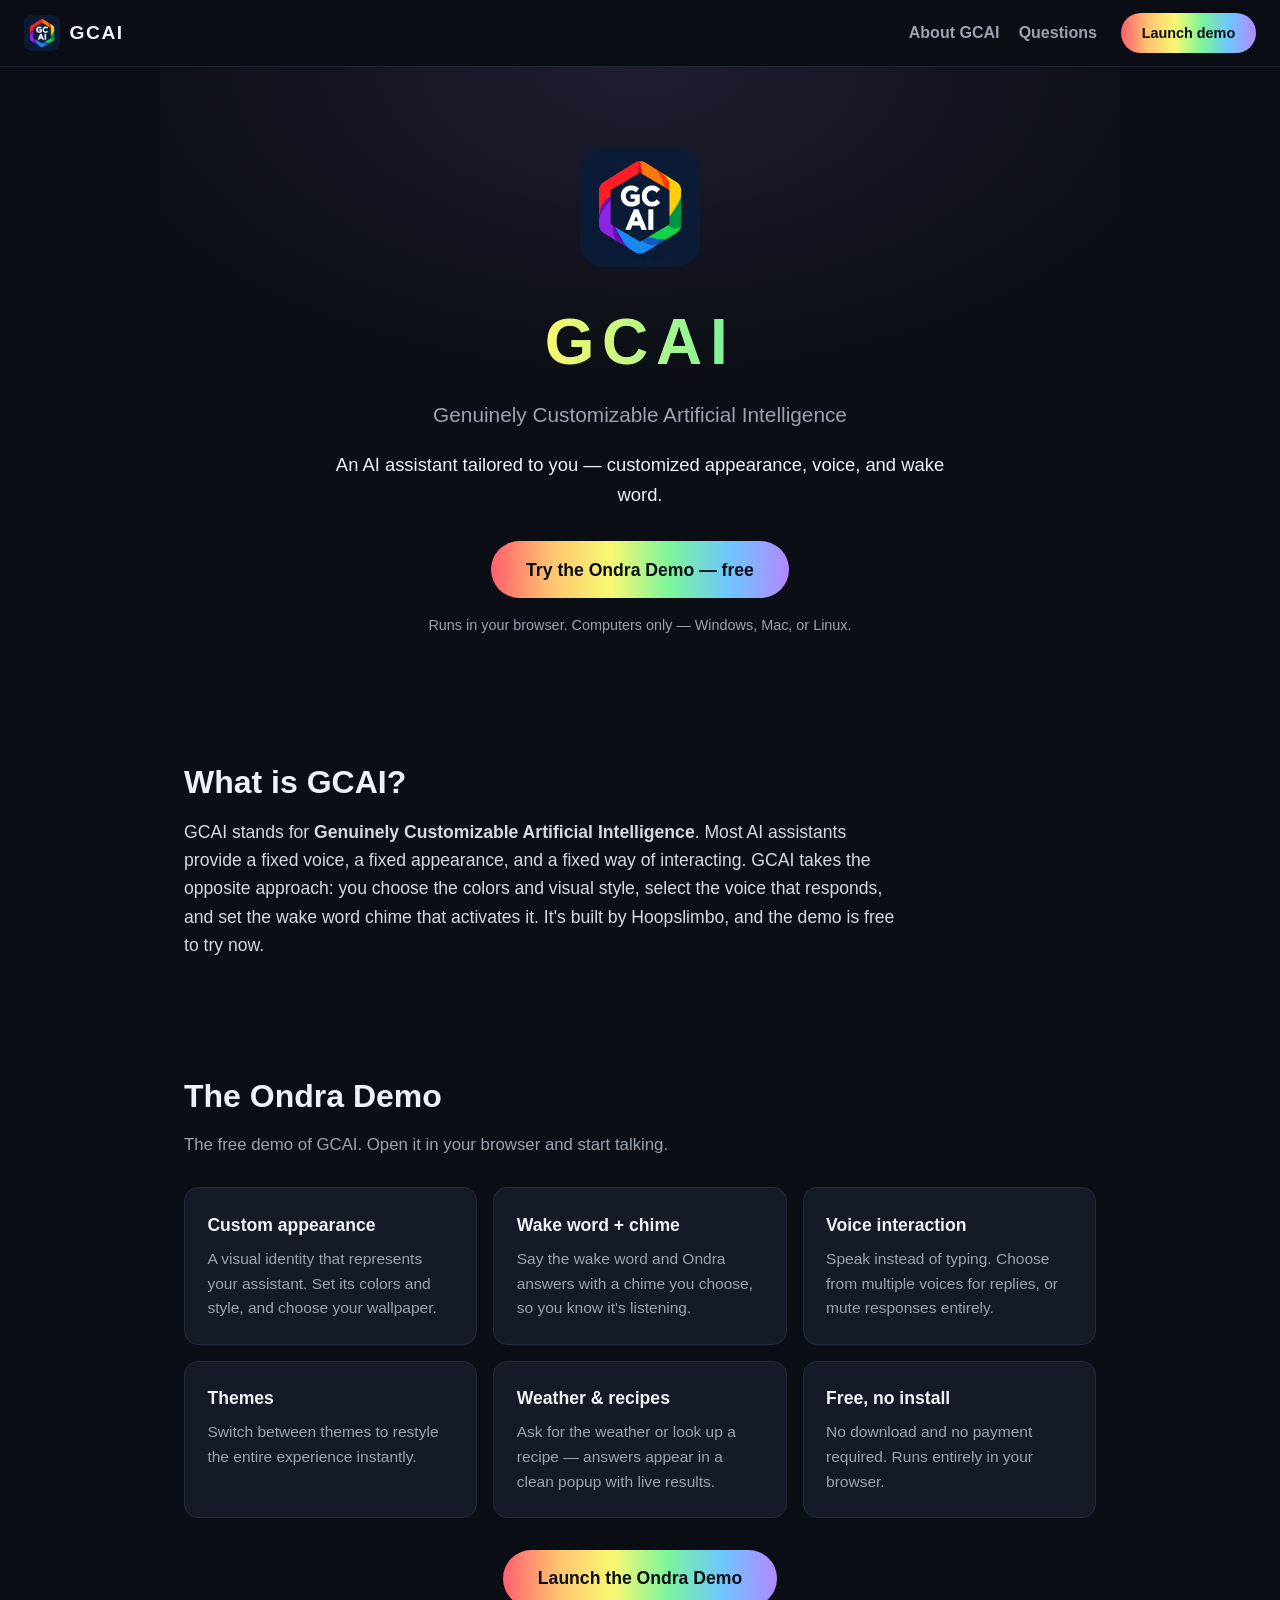
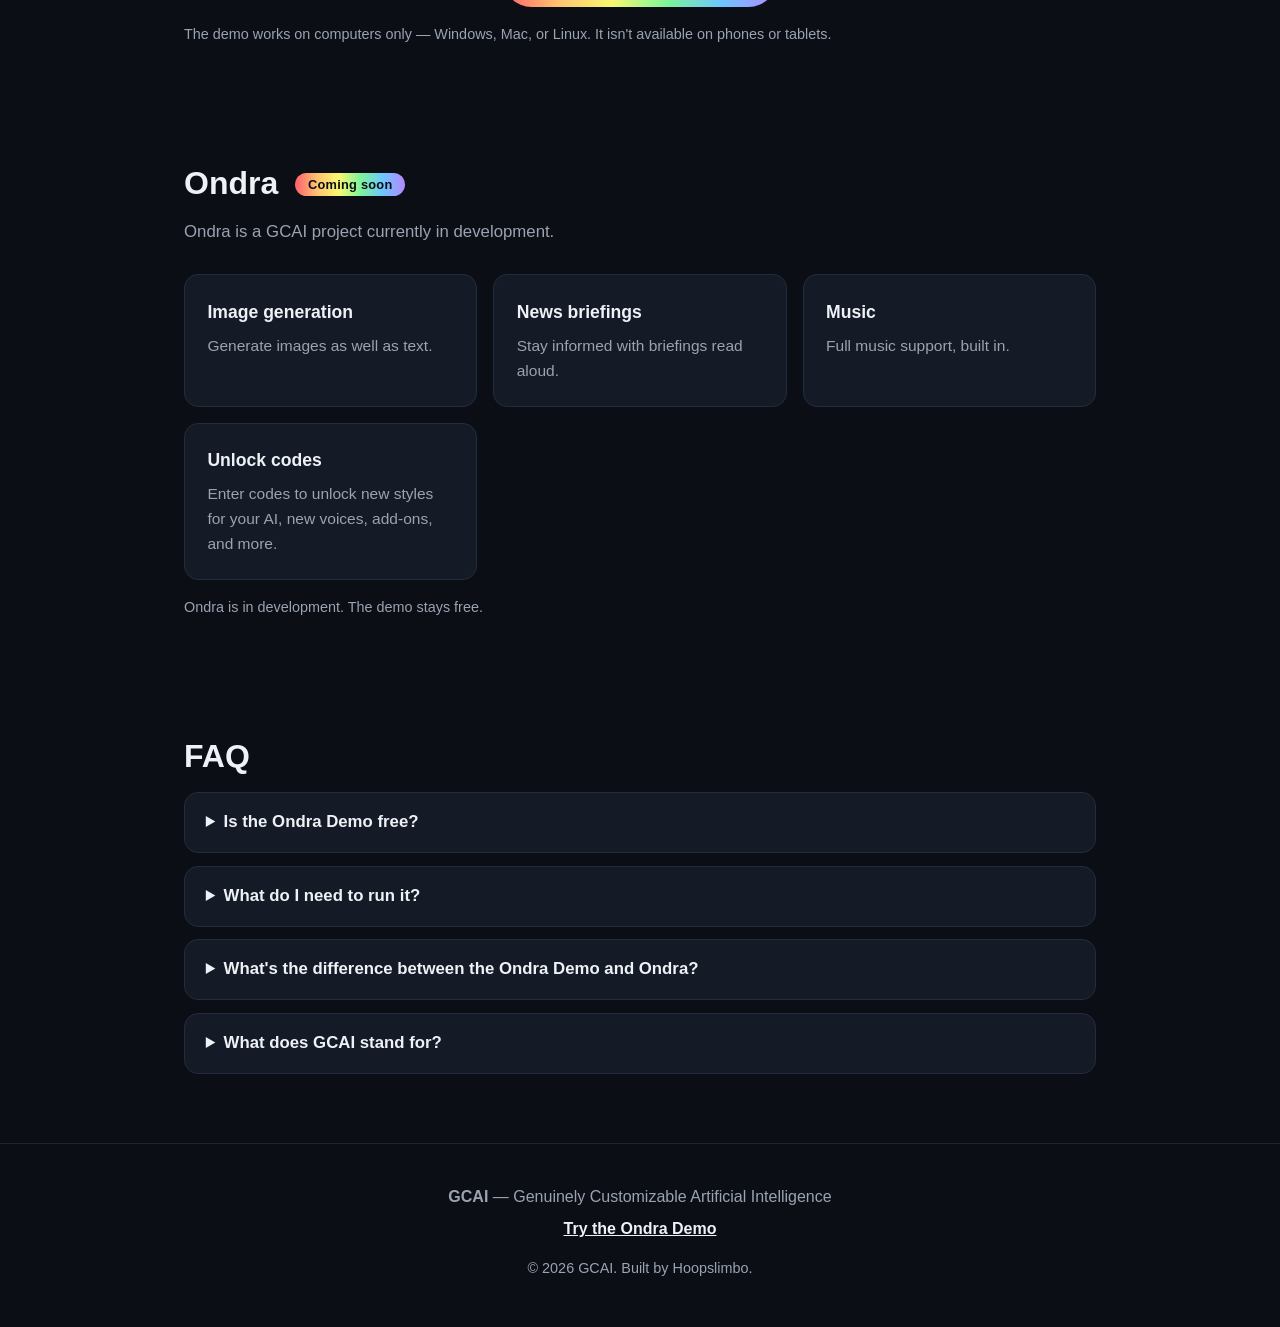
==== index.html @ ac50e2a0 "Launch GCAI website" ====
<!DOCTYPE html>
<html lang="en">
<head>
<meta charset="UTF-8">
<meta name="viewport" content="width=device-width, initial-scale=1.0">
<title>GCAI — Genuinely Customizable Artificial Intelligence | Ondra Demo</title>
<meta name="description" content="GCAI (Genuinely Customizable Artificial Intelligence) is an AI assistant tailored to you. Try the free Ondra Demo in your browser — customizable appearance, wake word, voices, and themes.">
<meta name="keywords" content="GCAI, Genuinely Customizable Artificial Intelligence, Ondra Demo, Ondra AI, customizable AI assistant, wake word AI">
<meta name="author" content="GCAI">
<meta name="robots" content="index, follow">
<link rel="canonical" href="https://gcai.js.org/">
<meta property="og:type" content="website">
<meta property="og:title" content="GCAI — Genuinely Customizable Artificial Intelligence">
<meta property="og:description" content="An AI assistant you shape to fit you. Try the free Ondra Demo in your browser.">
<meta property="og:url" content="https://gcai.js.org/">
<meta property="og:image" content="https://gcai.js.org/logo.webp">
<meta name="twitter:card" content="summary_large_image">
<meta name="twitter:title" content="GCAI — Genuinely Customizable Artificial Intelligence">
<meta name="twitter:description" content="An AI assistant you shape to fit you. Try the free Ondra Demo in your browser.">
<link rel="icon" type="image/jpeg" href="icon.jpg">
<link rel="stylesheet" href="styles.css">
<script type="application/ld+json">
{
  "@context": "https://schema.org",
  "@type": "Organization",
  "name": "GCAI",
  "alternateName": "Genuinely Customizable Artificial Intelligence",
  "url": "https://gcai.js.org/",
  "logo": "https://gcai.js.org/logo.webp",
  "description": "GCAI (Genuinely Customizable Artificial Intelligence) is an AI assistant shaped around you — your colors, your voice, your wake word."
}
</script>
<script type="application/ld+json">
{
  "@context": "https://schema.org",
  "@type": "SoftwareApplication",
  "name": "Ondra Demo",
  "applicationCategory": "UtilitiesApplication",
  "operatingSystem": "Windows, macOS, Linux",
  "offers": { "@type": "Offer", "price": "0", "priceCurrency": "USD" },
  "url": "https://hoopslimbo.github.io/gcai-demo/gcai-demo.html",
  "description": "The free demo of GCAI's Ondra AI assistant: a customizable appearance, wake word with chime, voice input and output, themes, weather, recipes, and a clock — right in your browser."
}
</script>
</head>
<body>
<header class="nav">
  <a class="brand" href="#top">
    <img src="logo.webp" alt="GCAI logo" width="36" height="36">
    <span>GCAI</span>
  </a>
  <nav>
    <a href="#top">About GCAI</a>
    <a href="#faq">Questions</a>
  </nav>
  <a class="btn btn-small" href="https://hoopslimbo.github.io/gcai-demo/gcai-demo.html" data-demo-link>Launch demo</a>
</header>

<main id="top">
  <section class="hero">
    <img class="hero-logo" src="logo.webp" alt="GCAI logo — a rainbow ribbon folded into a hexagon badge" width="120" height="120">
    <h1>GCAI</h1>
    <p class="tagline">Genuinely Customizable Artificial Intelligence</p>
    <p class="lede">An AI assistant tailored to you — customized appearance, voice, and wake word.</p>
    <div class="cta-row">
      <a class="btn btn-big" href="https://hoopslimbo.github.io/gcai-demo/gcai-demo.html" data-demo-link>Try the Ondra Demo — free</a>
    </div>
    <p class="fineprint">Runs in your browser. Computers only — Windows, Mac, or Linux.</p>
  </section>

  <section class="about">
    <h2>What is GCAI?</h2>
    <p>GCAI stands for <strong>Genuinely Customizable Artificial Intelligence</strong>. Most AI assistants provide a fixed voice, a fixed appearance, and a fixed way of interacting. GCAI takes the opposite approach: you choose the colors and visual style, select the voice that responds, and set the wake word chime that activates it. It's built by Hoopslimbo, and the demo is free to try now.</p>
  </section>

  <section id="demo" class="demo">
    <h2>The Ondra Demo</h2>
    <p class="section-sub">The free demo of GCAI. Open it in your browser and start talking.</p>
    <div class="cards">
      <article class="card">
        <h3>Custom appearance</h3>
        <p>A visual identity that represents your assistant. Set its colors and style, and choose your wallpaper.</p>
      </article>
      <article class="card">
        <h3>Wake word + chime</h3>
        <p>Say the wake word and Ondra answers with a chime you choose, so you know it's listening.</p>
      </article>
      <article class="card">
        <h3>Voice interaction</h3>
        <p>Speak instead of typing. Choose from multiple voices for replies, or mute responses entirely.</p>
      </article>
      <article class="card">
        <h3>Themes</h3>
        <p>Switch between themes to restyle the entire experience instantly.</p>
      </article>
      <article class="card">
        <h3>Weather &amp; recipes</h3>
        <p>Ask for the weather or look up a recipe — answers appear in a clean popup with live results.</p>
      </article>
      <article class="card">
        <h3>Free, no install</h3>
        <p>No download and no payment required. Runs entirely in your browser.</p>
      </article>
    </div>
    <div class="cta-row">
      <a class="btn btn-big" href="https://hoopslimbo.github.io/gcai-demo/gcai-demo.html" data-demo-link>Launch the Ondra Demo</a>
    </div>
    <p class="fineprint">The demo works on computers only — Windows, Mac, or Linux. It isn't available on phones or tablets.</p>
  </section>

  <section id="ondra" class="ondra">
    <h2>Ondra <span class="pill">Coming soon</span></h2>
    <p class="section-sub">Ondra is a GCAI project currently in development.</p>
    <div class="cards">
      <article class="card">
        <h3>Image generation</h3>
        <p>Generate images as well as text.</p>
      </article>
      <article class="card">
        <h3>News briefings</h3>
        <p>Stay informed with briefings read aloud.</p>
      </article>
      <article class="card">
        <h3>Music</h3>
        <p>Full music support, built in.</p>
      </article>
      <article class="card">
        <h3>Unlock codes</h3>
        <p>Enter codes to unlock new styles for your AI, new voices, add-ons, and more.</p>
      </article>
    </div>
    <p class="fineprint">Ondra is in development. The demo stays free.</p>
  </section>

  <section id="faq" class="faq">
    <h2>FAQ</h2>
    <details>
      <summary>Is the Ondra Demo free?</summary>
      <p>Yes. The demo is completely free — no account, no payment, no install. Open it in your browser and go.</p>
    </details>
    <details>
      <summary>What do I need to run it?</summary>
      <p>A computer (Windows, Mac, or Linux) with a modern browser such as Google Chrome. The demo isn't available on phones or tablets.</p>
    </details>
    <details>
      <summary>What's the difference between the Ondra Demo and Ondra?</summary>
      <p>The Ondra Demo is the free demo: a customizable appearance, wake word, voices, themes, weather, recipes, and clock. Ondra is the full paid version of GCAI, with more on the way — including image generation, news briefings, and music.</p>
    </details>
    <details>
      <summary>What does GCAI stand for?</summary>
      <p>Genuinely Customizable Artificial Intelligence.</p>
    </details>
  </section>
</main>

<footer>
  <p><strong>GCAI</strong> — Genuinely Customizable Artificial Intelligence</p>
  <p><a href="https://hoopslimbo.github.io/gcai-demo/gcai-demo.html" data-demo-link>Try the Ondra Demo</a></p>
  <p class="fineprint">© 2026 GCAI. Built by Hoopslimbo.</p>
</footer>
<script>
(function () {
  function isMobileDevice() {
    var ua = navigator.userAgent || '';
    if (/Android|webOS|iPhone|iPad|iPod|BlackBerry|IEMobile|Opera Mini/i.test(ua)) return true;
    // iPadOS 13+ reports as Macintosh; catch it via touch support
    return /Macintosh/i.test(ua) && navigator.maxTouchPoints > 1;
  }
  function showComputerOnlyMessage() {
    if (document.querySelector('.computer-only-overlay')) return;
    var overlay = document.createElement('div');
    overlay.className = 'computer-only-overlay';
    var box = document.createElement('div');
    box.className = 'computer-only-box';
    var msg = document.createElement('p');
    msg.textContent = 'This software is only accessible through computers. Please try again on a computer';
    var btn = document.createElement('button');
    btn.type = 'button';
    btn.textContent = 'OK';
    box.appendChild(msg);
    box.appendChild(btn);
    overlay.appendChild(box);
    overlay.addEventListener('click', function () { overlay.remove(); });
    document.body.appendChild(overlay);
    setTimeout(function () { overlay.remove(); }, 5000);
  }
  if (!isMobileDevice()) return;
  document.querySelectorAll('a[data-demo-link]').forEach(function (a) {
    a.addEventListener('click', function (e) {
      e.preventDefault();
      showComputerOnlyMessage();
    });
  });
})();
</script>
</body>
</html>
---- styles.css ----
:root {
  --bg: #0b0e14;
  --bg2: #11151d;
  --card: #151b26;
  --text: #eef1f6;
  --muted: #9aa3b2;
  --rainbow: linear-gradient(90deg, #ff5f6d, #ffc371, #f9f871, #7bf59b, #6ec6ff, #b388ff);
  --radius: 14px;
}
* { box-sizing: border-box; margin: 0; padding: 0; }
html { scroll-behavior: smooth; }
body {
  background: var(--bg);
  color: var(--text);
  font-family: -apple-system, BlinkMacSystemFont, "Segoe UI", Roboto, Helvetica, Arial, sans-serif;
  line-height: 1.6;
}
a { color: inherit; }

/* Nav */
.nav {
  position: sticky; top: 0; z-index: 10;
  display: flex; align-items: center; gap: 1.5rem;
  padding: 0.8rem 1.5rem;
  background: rgba(11, 14, 20, 0.92);
  backdrop-filter: blur(8px);
  border-bottom: 1px solid #1e2532;
}
.brand { display: flex; align-items: center; gap: 0.6rem; text-decoration: none; font-weight: 800; font-size: 1.2rem; letter-spacing: 0.08em; }
.brand img { border-radius: 8px; }
.nav nav { display: flex; gap: 1.2rem; margin-left: auto; }
.nav nav a { text-decoration: none; color: var(--muted); font-weight: 600; }
.nav nav a:hover { color: var(--text); }

/* Buttons */
.btn {
  display: inline-block; text-decoration: none; font-weight: 700;
  background: var(--rainbow); color: #0b0e14;
  border-radius: 999px; padding: 0.55rem 1.3rem;
  transition: transform 0.15s ease, box-shadow 0.15s ease;
}
.btn:hover { transform: translateY(-2px); box-shadow: 0 8px 24px rgba(255, 95, 109, 0.25); }
.btn-big { font-size: 1.1rem; padding: 0.9rem 2.2rem; }
.btn-small { font-size: 0.9rem; }

/* Hero */
.hero {
  text-align: center;
  padding: 5rem 1.5rem 4rem;
  background: radial-gradient(ellipse 60% 50% at 50% 0%, rgba(179, 136, 255, 0.12), transparent);
}
.hero-logo { border-radius: 24px; margin-bottom: 1rem; }
.hero h1 {
  font-size: 4rem; letter-spacing: 0.12em; font-weight: 900;
  background: var(--rainbow);
  -webkit-background-clip: text; background-clip: text; color: transparent;
}
.tagline { font-size: 1.3rem; color: var(--muted); margin-top: 0.3rem; }
.lede { max-width: 620px; margin: 1.2rem auto 0; font-size: 1.15rem; }
.cta-row { margin-top: 2rem; }
.fineprint { color: var(--muted); font-size: 0.9rem; margin-top: 1rem; }

/* Sections */
section { max-width: 960px; margin: 0 auto; padding: 3.5rem 1.5rem; }
section h2 { font-size: 2rem; margin-bottom: 0.6rem; }
.section-sub { color: var(--muted); margin-bottom: 1.8rem; font-size: 1.05rem; }
.about p { font-size: 1.1rem; color: #d4d9e2; max-width: 720px; }

/* Cards */
.cards {
  display: grid; gap: 1rem;
  grid-template-columns: repeat(auto-fit, minmax(260px, 1fr));
}
.card {
  background: var(--card);
  border: 1px solid #232c3d;
  border-radius: var(--radius);
  padding: 1.4rem;
}
.card h3 { font-size: 1.1rem; margin-bottom: 0.5rem; }
.card p { color: var(--muted); font-size: 0.97rem; }
.demo .cta-row, .ondra .cta-row { text-align: center; }

/* Ondra */
.pill {
  font-size: 0.8rem; font-weight: 700; vertical-align: middle;
  background: var(--rainbow); color: #0b0e14;
  border-radius: 999px; padding: 0.25rem 0.8rem; margin-left: 0.5rem;
  letter-spacing: 0.02em;
}

/* FAQ */
.faq details {
  background: var(--card); border: 1px solid #232c3d;
  border-radius: var(--radius); padding: 1rem 1.3rem; margin-bottom: 0.8rem;
}
.faq summary { cursor: pointer; font-weight: 700; font-size: 1.05rem; }
.faq details p { color: var(--muted); margin-top: 0.6rem; }

/* Footer */
footer {
  text-align: center; padding: 2.5rem 1.5rem;
  border-top: 1px solid #1e2532; color: var(--muted);
}
footer p { margin-bottom: 0.4rem; }
footer a { color: var(--text); font-weight: 600; }

@media (max-width: 640px) {
  .nav nav { display: none; }
  .nav .btn-small { margin-left: auto; }
  .hero h1 { font-size: 2.8rem; }
  .hero { padding: 3.5rem 1.2rem 3rem; }
}

/* Computer-only demo guard */
.computer-only-overlay {
  position: fixed;
  inset: 0;
  background: rgba(0, 0, 0, 0.72);
  display: flex;
  align-items: center;
  justify-content: center;
  z-index: 9999;
  padding: 1.5rem;
}
.computer-only-box {
  background: #111827;
  color: #f9fafb;
  border: 1px solid #374151;
  border-radius: 12px;
  padding: 1.5rem 1.75rem;
  max-width: 24rem;
  text-align: center;
  box-shadow: 0 20px 60px rgba(0, 0, 0, 0.5);
}
.computer-only-box p {
  margin: 0 0 1rem;
  line-height: 1.5;
}
.computer-only-box button {
  background: #f9fafb;
  color: #111827;
  border: none;
  border-radius: 8px;
  padding: 0.6rem 1.6rem;
  font-size: 1rem;
  font-weight: 600;
  cursor: pointer;
}
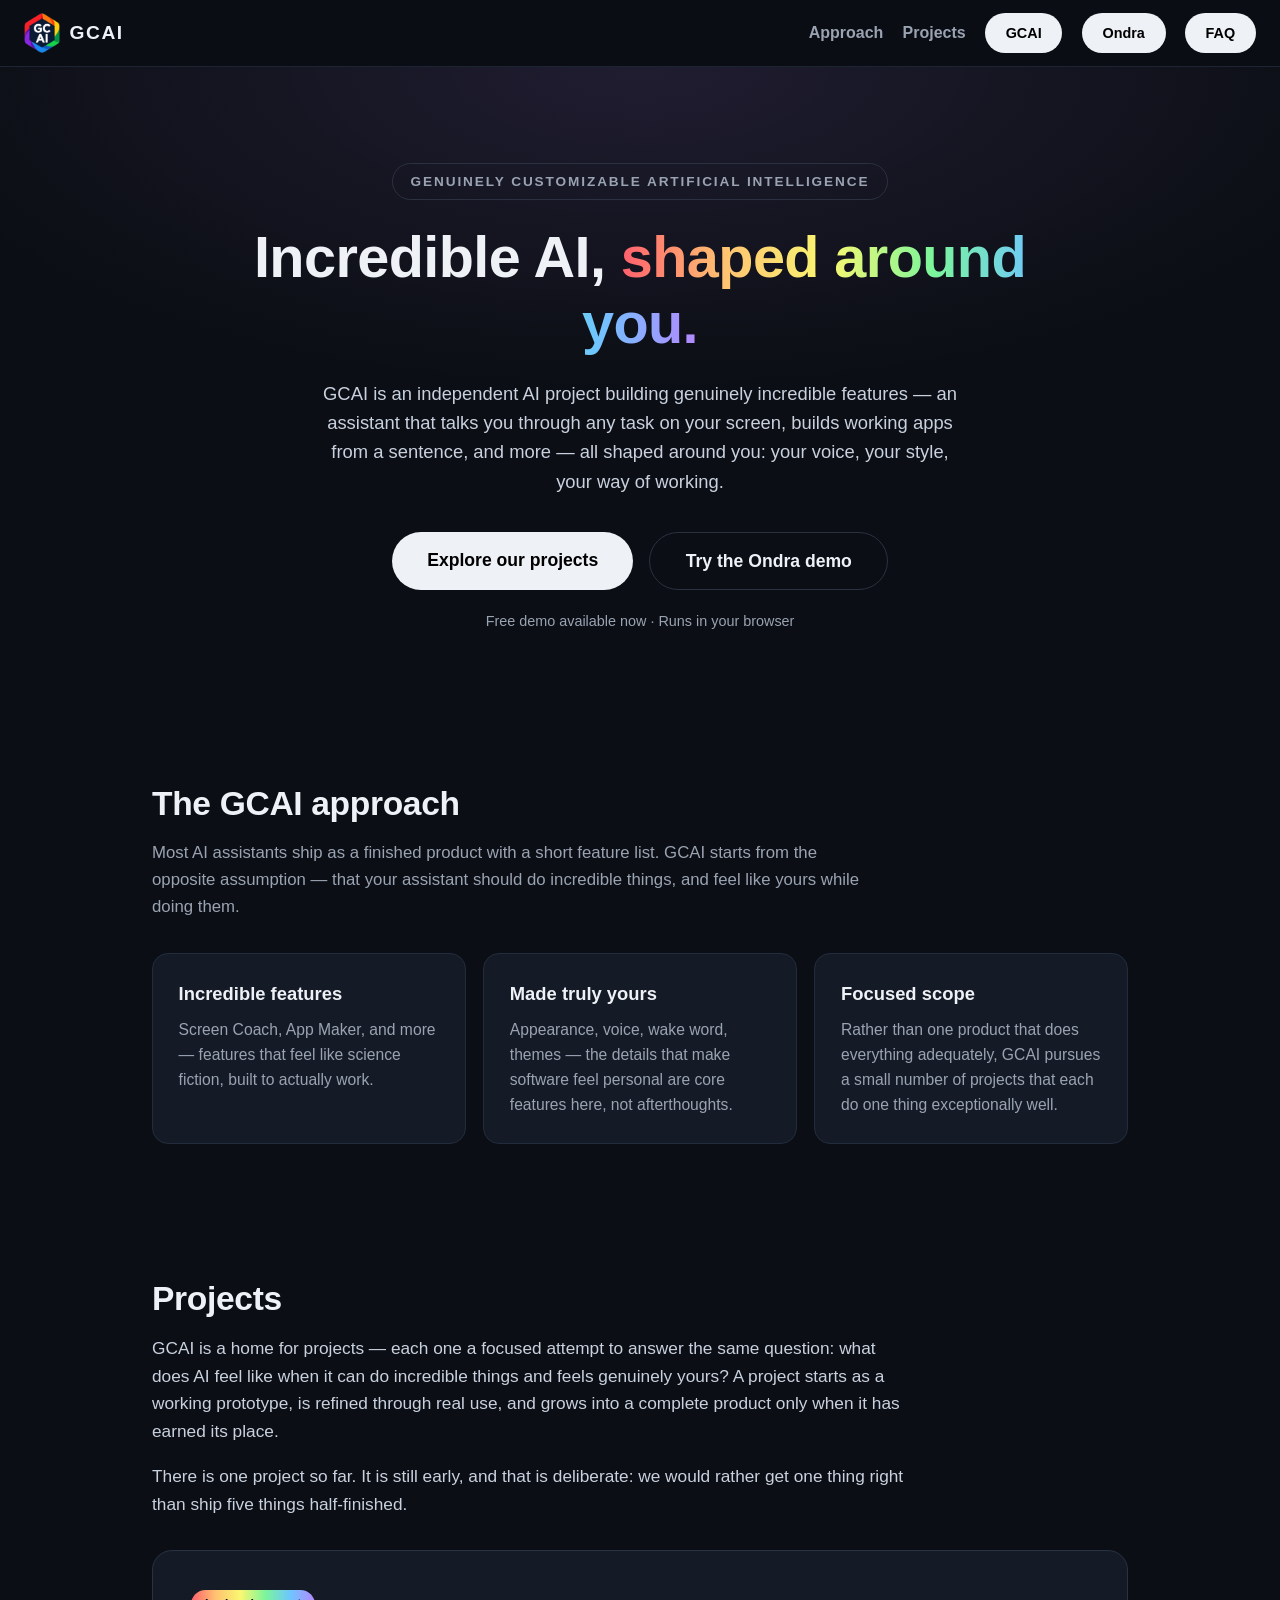
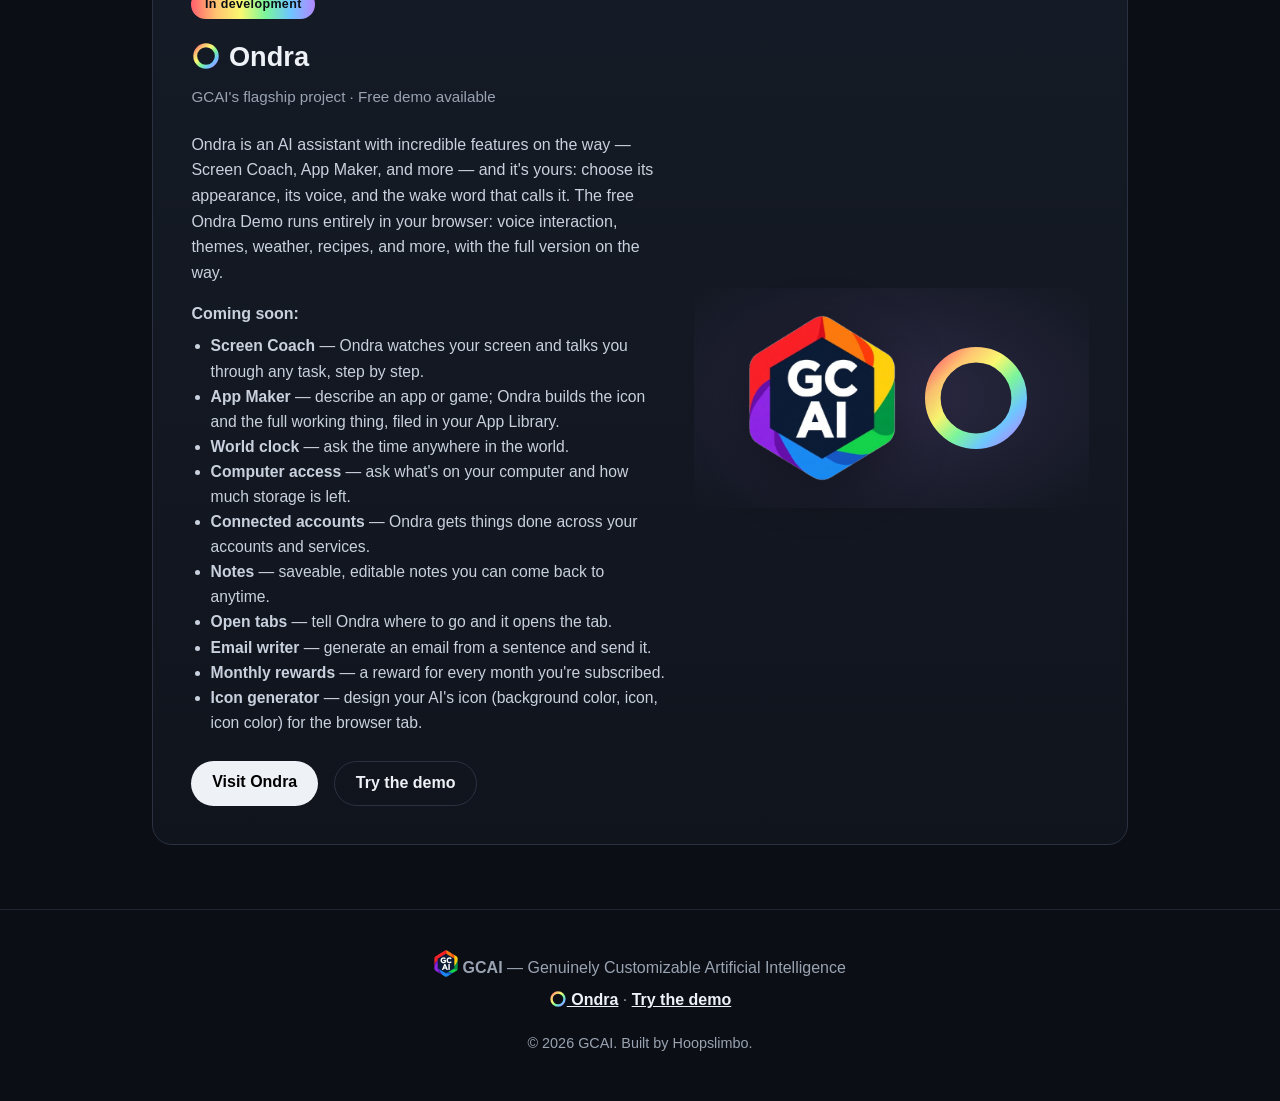
==== commit 54d8c0e2: "Clean URLs (/gcai, /ondra, /faq) and move off gcai.js.org to gcai.pages.dev" ====
--- a/index.html
+++ b/index.html
@@ -2,196 +2,11 @@
 <html lang="en">
 <head>
 <meta charset="UTF-8">
-<meta name="viewport" content="width=device-width, initial-scale=1.0">
-<title>GCAI — Genuinely Customizable Artificial Intelligence | Ondra Demo</title>
-<meta name="description" content="GCAI (Genuinely Customizable Artificial Intelligence) is an AI assistant tailored to you. Try the free Ondra Demo in your browser — customizable appearance, wake word, voices, and themes.">
-<meta name="keywords" content="GCAI, Genuinely Customizable Artificial Intelligence, Ondra Demo, Ondra AI, customizable AI assistant, wake word AI">
-<meta name="author" content="GCAI">
-<meta name="robots" content="index, follow">
-<link rel="canonical" href="https://gcai.js.org/">
-<meta property="og:type" content="website">
-<meta property="og:title" content="GCAI — Genuinely Customizable Artificial Intelligence">
-<meta property="og:description" content="An AI assistant you shape to fit you. Try the free Ondra Demo in your browser.">
-<meta property="og:url" content="https://gcai.js.org/">
-<meta property="og:image" content="https://gcai.js.org/logo.webp">
-<meta name="twitter:card" content="summary_large_image">
-<meta name="twitter:title" content="GCAI — Genuinely Customizable Artificial Intelligence">
-<meta name="twitter:description" content="An AI assistant you shape to fit you. Try the free Ondra Demo in your browser.">
-<link rel="icon" type="image/jpeg" href="icon.jpg">
-<link rel="stylesheet" href="styles.css">
-<script type="application/ld+json">
-{
-  "@context": "https://schema.org",
-  "@type": "Organization",
-  "name": "GCAI",
-  "alternateName": "Genuinely Customizable Artificial Intelligence",
-  "url": "https://gcai.js.org/",
-  "logo": "https://gcai.js.org/logo.webp",
-  "description": "GCAI (Genuinely Customizable Artificial Intelligence) is an AI assistant shaped around you — your colors, your voice, your wake word."
-}
-</script>
-<script type="application/ld+json">
-{
-  "@context": "https://schema.org",
-  "@type": "SoftwareApplication",
-  "name": "Ondra Demo",
-  "applicationCategory": "UtilitiesApplication",
-  "operatingSystem": "Windows, macOS, Linux",
-  "offers": { "@type": "Offer", "price": "0", "priceCurrency": "USD" },
-  "url": "https://hoopslimbo.github.io/gcai-demo/gcai-demo.html",
-  "description": "The free demo of GCAI's Ondra AI assistant: a customizable appearance, wake word with chime, voice input and output, themes, weather, recipes, and a clock — right in your browser."
-}
-</script>
+<meta http-equiv="refresh" content="0; url=gcai/">
+<meta name="robots" content="noindex, follow">
+<title>GCAI — Genuinely Customizable Artificial Intelligence</title>
 </head>
 <body>
-<header class="nav">
-  <a class="brand" href="#top">
-    <img src="logo.webp" alt="GCAI logo" width="36" height="36">
-    <span>GCAI</span>
-  </a>
-  <nav>
-    <a href="#top">About GCAI</a>
-    <a href="#faq">Questions</a>
-  </nav>
-  <a class="btn btn-small" href="https://hoopslimbo.github.io/gcai-demo/gcai-demo.html" data-demo-link>Launch demo</a>
-</header>
-
-<main id="top">
-  <section class="hero">
-    <img class="hero-logo" src="logo.webp" alt="GCAI logo — a rainbow ribbon folded into a hexagon badge" width="120" height="120">
-    <h1>GCAI</h1>
-    <p class="tagline">Genuinely Customizable Artificial Intelligence</p>
-    <p class="lede">An AI assistant tailored to you — customized appearance, voice, and wake word.</p>
-    <div class="cta-row">
-      <a class="btn btn-big" href="https://hoopslimbo.github.io/gcai-demo/gcai-demo.html" data-demo-link>Try the Ondra Demo — free</a>
-    </div>
-    <p class="fineprint">Runs in your browser. Computers only — Windows, Mac, or Linux.</p>
-  </section>
-
-  <section class="about">
-    <h2>What is GCAI?</h2>
-    <p>GCAI stands for <strong>Genuinely Customizable Artificial Intelligence</strong>. Most AI assistants provide a fixed voice, a fixed appearance, and a fixed way of interacting. GCAI takes the opposite approach: you choose the colors and visual style, select the voice that responds, and set the wake word chime that activates it. It's built by Hoopslimbo, and the demo is free to try now.</p>
-  </section>
-
-  <section id="demo" class="demo">
-    <h2>The Ondra Demo</h2>
-    <p class="section-sub">The free demo of GCAI. Open it in your browser and start talking.</p>
-    <div class="cards">
-      <article class="card">
-        <h3>Custom appearance</h3>
-        <p>A visual identity that represents your assistant. Set its colors and style, and choose your wallpaper.</p>
-      </article>
-      <article class="card">
-        <h3>Wake word + chime</h3>
-        <p>Say the wake word and Ondra answers with a chime you choose, so you know it's listening.</p>
-      </article>
-      <article class="card">
-        <h3>Voice interaction</h3>
-        <p>Speak instead of typing. Choose from multiple voices for replies, or mute responses entirely.</p>
-      </article>
-      <article class="card">
-        <h3>Themes</h3>
-        <p>Switch between themes to restyle the entire experience instantly.</p>
-      </article>
-      <article class="card">
-        <h3>Weather &amp; recipes</h3>
-        <p>Ask for the weather or look up a recipe — answers appear in a clean popup with live results.</p>
-      </article>
-      <article class="card">
-        <h3>Free, no install</h3>
-        <p>No download and no payment required. Runs entirely in your browser.</p>
-      </article>
-    </div>
-    <div class="cta-row">
-      <a class="btn btn-big" href="https://hoopslimbo.github.io/gcai-demo/gcai-demo.html" data-demo-link>Launch the Ondra Demo</a>
-    </div>
-    <p class="fineprint">The demo works on computers only — Windows, Mac, or Linux. It isn't available on phones or tablets.</p>
-  </section>
-
-  <section id="ondra" class="ondra">
-    <h2>Ondra <span class="pill">Coming soon</span></h2>
-    <p class="section-sub">Ondra is a GCAI project currently in development.</p>
-    <div class="cards">
-      <article class="card">
-        <h3>Image generation</h3>
-        <p>Generate images as well as text.</p>
-      </article>
-      <article class="card">
-        <h3>News briefings</h3>
-        <p>Stay informed with briefings read aloud.</p>
-      </article>
-      <article class="card">
-        <h3>Music</h3>
-        <p>Full music support, built in.</p>
-      </article>
-      <article class="card">
-        <h3>Unlock codes</h3>
-        <p>Enter codes to unlock new styles for your AI, new voices, add-ons, and more.</p>
-      </article>
-    </div>
-    <p class="fineprint">Ondra is in development. The demo stays free.</p>
-  </section>
-
-  <section id="faq" class="faq">
-    <h2>FAQ</h2>
-    <details>
-      <summary>Is the Ondra Demo free?</summary>
-      <p>Yes. The demo is completely free — no account, no payment, no install. Open it in your browser and go.</p>
-    </details>
-    <details>
-      <summary>What do I need to run it?</summary>
-      <p>A computer (Windows, Mac, or Linux) with a modern browser such as Google Chrome. The demo isn't available on phones or tablets.</p>
-    </details>
-    <details>
-      <summary>What's the difference between the Ondra Demo and Ondra?</summary>
-      <p>The Ondra Demo is the free demo: a customizable appearance, wake word, voices, themes, weather, recipes, and clock. Ondra is the full paid version of GCAI, with more on the way — including image generation, news briefings, and music.</p>
-    </details>
-    <details>
-      <summary>What does GCAI stand for?</summary>
-      <p>Genuinely Customizable Artificial Intelligence.</p>
-    </details>
-  </section>
-</main>
-
-<footer>
-  <p><strong>GCAI</strong> — Genuinely Customizable Artificial Intelligence</p>
-  <p><a href="https://hoopslimbo.github.io/gcai-demo/gcai-demo.html" data-demo-link>Try the Ondra Demo</a></p>
-  <p class="fineprint">© 2026 GCAI. Built by Hoopslimbo.</p>
-</footer>
-<script>
-(function () {
-  function isMobileDevice() {
-    var ua = navigator.userAgent || '';
-    if (/Android|webOS|iPhone|iPad|iPod|BlackBerry|IEMobile|Opera Mini/i.test(ua)) return true;
-    // iPadOS 13+ reports as Macintosh; catch it via touch support
-    return /Macintosh/i.test(ua) && navigator.maxTouchPoints > 1;
-  }
-  function showComputerOnlyMessage() {
-    if (document.querySelector('.computer-only-overlay')) return;
-    var overlay = document.createElement('div');
-    overlay.className = 'computer-only-overlay';
-    var box = document.createElement('div');
-    box.className = 'computer-only-box';
-    var msg = document.createElement('p');
-    msg.textContent = 'This software is only accessible through computers. Please try again on a computer';
-    var btn = document.createElement('button');
-    btn.type = 'button';
-    btn.textContent = 'OK';
-    box.appendChild(msg);
-    box.appendChild(btn);
-    overlay.appendChild(box);
-    overlay.addEventListener('click', function () { overlay.remove(); });
-    document.body.appendChild(overlay);
-    setTimeout(function () { overlay.remove(); }, 5000);
-  }
-  if (!isMobileDevice()) return;
-  document.querySelectorAll('a[data-demo-link]').forEach(function (a) {
-    a.addEventListener('click', function (e) {
-      e.preventDefault();
-      showComputerOnlyMessage();
-    });
-  });
-})();
-</script>
+<p>Redirecting to <a href="gcai/">GCAI home</a>&hellip;</p>
 </body>
 </html>
